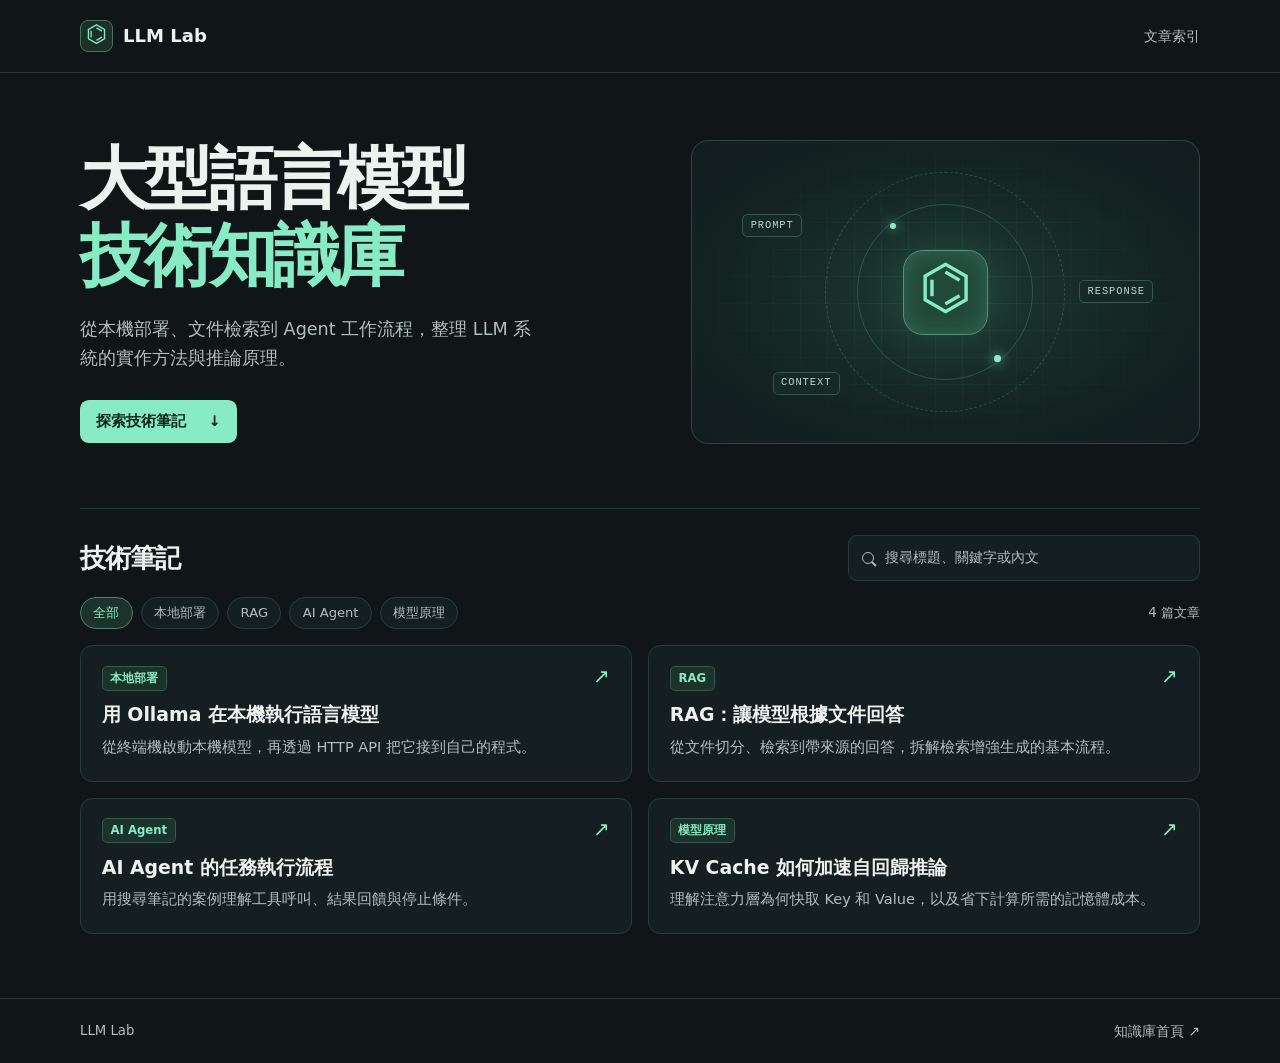
==== index.html @ 62f08d12 "Build LLM Lab knowledge base and article workflow" ====
<!doctype html>
<!-- Generated by scripts/build.py -->
<html lang="zh-Hant">
<head>
  <meta charset="utf-8">
  <meta name="viewport" content="width=device-width, initial-scale=1">
  <meta name="description" content="繁體中文 LLM 技術筆記，涵蓋 Ollama、RAG、AI Agent 與模型推論。">
  <meta name="theme-color" content="#101517">
  <title>LLM Lab｜大型語言模型技術知識庫</title>
  <link rel="stylesheet" href="assets/style.css">
  <script src="assets/site.js" defer></script>
</head>
<body>
  <a class="skip-link" href="#main">跳到主要內容</a>
  <header class="site-header">
    <div class="wrap topbar">
      <a class="brand" href="index.html"><span class="brand-mark" aria-hidden="true">⌬</span> LLM Lab</a>
      <nav aria-label="主選單"><a class="nav-link" href="index.html#library">文章索引</a></nav>
    </div>
  </header>
  <main id="main" class="wrap">
    <section class="hero" aria-labelledby="site-title">
      <div class="hero-copy">
        <h1 id="site-title">大型語言模型<br><span>技術知識庫</span></h1>
        <p>從本機部署、文件檢索到 Agent 工作流程，整理 LLM 系統的實作方法與推論原理。</p>
        <a class="primary-link" href="#library">探索技術筆記 <span aria-hidden="true">↓</span></a>
      </div>
      <div class="hero-visual" aria-hidden="true">
        <div class="grid-floor"></div>
        <div class="orbit orbit-outer"></div><div class="orbit orbit-inner"></div>
        <div class="core">⌬</div>
        <span class="diagram-label label-input">PROMPT</span>
        <span class="diagram-label label-context">CONTEXT</span>
        <span class="diagram-label label-output">RESPONSE</span>
      </div>
    </section>
    <section class="library" id="library" aria-labelledby="library-title">
      <div class="library-heading">
        <h2 id="library-title">技術筆記</h2>
        <div class="search" hidden>
          <label for="query"><span aria-hidden="true" class="search-icon"></span><span class="sr-only">搜尋文章</span></label>
          <input type="search" id="query" placeholder="搜尋標題、關鍵字或內文" autocomplete="off">
        </div>
      </div>
      <div class="filter-bar" hidden>
        <div class="filters" role="group" aria-label="文章分類"><button type="button" data-filter="" aria-pressed="true">全部</button><button type="button" data-filter="本地部署" aria-pressed="false">本地部署</button><button type="button" data-filter="RAG" aria-pressed="false">RAG</button><button type="button" data-filter="AI Agent" aria-pressed="false">AI Agent</button><button type="button" data-filter="模型原理" aria-pressed="false">模型原理</button></div>
        <p id="result-count" role="status">4 篇文章</p>
      </div>
      <ul class="article-grid"><li class="article-card" data-category="本地部署" data-search="ollama-local 用 Ollama 在本機執行語言模型 從終端機啟動本機模型，再透過 HTTP API 把它接到自己的程式。 本地部署 DEPLOYMENT Ollama 提供模型下載、管理與推論介面。以下以本機模型為例，推論由自己的電腦執行，應用程式可以透過本機 HTTP 服務送出請求。首次下載模型需要網路，也需要足夠的磁碟空間。 本機部署的工作範圍  安裝並啟動 Ollama 後，在終端機執行第一行。首次執行時，Ollama 會下載對應模型。之後另開一個終端機執行 Python 範例，向本機服務送出一輪對話。命令和程式碼分開執行。 請求中的 stream 設為 false，讓程式取得完整的 JSON 回應。這段程式只用到 Python 標準函式庫，適合先確認 API 通路。 啟動模型與呼叫 API ollama run llama3.2:1b

# Python 範例
import json
from urllib.request import Request, urlopen

payload = {
    &quot;model&quot;: &quot;llama3.2:1b&quot;,
    &quot;messages&quot;: [{&quot;role&quot;: &quot;user&quot;, &quot;content&quot;: &quot;請用一句話介紹 RAG。&quot;}],
    &quot;stream&quot;: False,
}
request = Request(
    &quot;http://localhost:11434/api/chat&quot;,
    data=json.dumps(payload).encode(&quot;utf-8&quot;),
    headers={&quot;Content-Type&quot;: &quot;application/json&quot;},
)
with urlopen(request, timeout=120) as response:
    print(json.load(response)[&quot;message&quot;][&quot;content&quot;]) 連線失敗時先確認 Ollama 正在執行，並用 ollama list 確認已下載的模型標籤與請求一致。生成速度與記憶體用量取決於硬體、模型大小、量化方式與上下文長度。本文的命令是操作範例，未實測推論效能。 排查連線與資源問題  先用終端機確認模型可載入，再測試應用程式的 API 呼叫。 保留本機預設的監聽範圍。需要對外提供服務時，應先規劃驗證和存取權限。">
          <a href="pages/ollama-local.html">
            <div class="card-meta"><span class="tag">本地部署</span><span class="arrow" aria-hidden="true">↗</span></div>
            <h3>用 Ollama 在本機執行語言模型</h3>
            <p>從終端機啟動本機模型，再透過 HTTP API 把它接到自己的程式。</p>
          </a>
        </li>
        <li class="article-card" data-category="RAG" data-search="rag-basics RAG：讓模型根據文件回答 從文件切分、檢索到帶來源的回答，拆解檢索增強生成的基本流程。 RAG RETRIEVAL 檢索增強生成（Retrieval-Augmented Generation, RAG）會在回答前找出相關資料，將內容交給語言模型作為作答時的上下文。以課程講義為例，使用者詢問某堂課的作業要求時，系統可以找出相關講義段落再生成回答。 檢索如何補充模型的知識  先依標題或段落切分文件，為每個片段保留文件名稱、章節與來源網址。查詢時可用關鍵字、向量相似度，或合併兩種結果，再將前幾個相關片段放入提示，要求模型引用用來作答的片段。 從文件建索引到回答 建立索引：文件 → 切分段落 → 保存內容與來源
處理查詢：問題 → 檢索 → 選取片段 → 生成回答與引用 挑幾個有已知答案的實際問題，先看支援答案的段落是否出現在前 k 個檢索結果裡，再檢查回答是否忠於段落、引用是否指向正確位置。當資料不足時，應明確提示找不到足夠依據。 常見失敗包括片段切得太短而失去上下文、索引版本過舊，以及模型加入來源沒有支持的細節。 分開評估檢索與生成  切分文件時保留章節和來源，方便回答時引用。 同時記錄檢索是否命中以及答案是否有依據，才能辨識故障在哪一段。">
          <a href="pages/rag-basics.html">
            <div class="card-meta"><span class="tag">RAG</span><span class="arrow" aria-hidden="true">↗</span></div>
            <h3>RAG：讓模型根據文件回答</h3>
            <p>從文件切分、檢索到帶來源的回答，拆解檢索增強生成的基本流程。</p>
          </a>
        </li>
        <li class="article-card" data-category="AI Agent" data-search="agent-basics AI Agent 的任務執行流程 用搜尋筆記的案例理解工具呼叫、結果回饋與停止條件。 AI Agent AGENTS AI Agent 可以根據任務和目前取得的資訊選擇工具，讀取執行結果，再決定繼續查詢或回覆。應用程式負責驗證參數及實際執行工具，並把成功或失敗結果傳回模型。 任務、工具與執行迴圈  假設使用者要找三份與模型部署有關的筆記，可提供搜尋索引和讀取文章兩個工具。Agent 先搜尋候選文章，再讀取必要段落，最後回傳每份筆記的摘要和可追溯連結。若只找到兩份，就說明搜尋結果。 範例：整理三份技術筆記 接收任務 → 選擇唯讀工具 → 檢查工具結果
資訊充足 → 摘要並附來源
資訊不足 → 調整查詢或回報缺漏 從完成任務所需的最小權限開始，限制工具呼叫次數與時間，並定義找不到資料、工具逾時或參數錯誤時的行為。來源文件與工具回傳值應當作查詢資料處理。 設定權限與停止條件  工具應有清楚的輸入、輸出及錯誤格式。 用找不到資料和工具逾時的案例檢查 Agent 是否能安全停止。">
          <a href="pages/agent-basics.html">
            <div class="card-meta"><span class="tag">AI Agent</span><span class="arrow" aria-hidden="true">↗</span></div>
            <h3>AI Agent 的任務執行流程</h3>
            <p>用搜尋筆記的案例理解工具呼叫、結果回饋與停止條件。</p>
          </a>
        </li>
        <li class="article-card" data-category="模型原理" data-search="kv-cache KV Cache 如何加速自回歸推論 理解注意力層為何快取 Key 和 Value，以及省下計算所需的記憶體成本。 模型原理 INFERENCE 在具因果遮罩的 Transformer 中，每個位置只能注意到當前及之前的位置。當序列尾端加入 token 時，已處理的 token 在各層產生的 Key（K）與 Value（V）仍可沿用。KV Cache 就是用來保存這些張量的空間。 為什麼舊 token 的 K 和 V 可以重用  預填（prefill）階段處理輸入提示，並填入各層的快取。解碼（decode）時，模型處理最新的 token，以其 Query 對快取和當前位置的 Key 計算注意力，再以 Value 組合結果。當前 token 的 K 和 V 隨後保留給下一步使用。 預填與逐步解碼 prefill：處理輸入 token，建立每層的 K / V 快取
decode：處理最新 token，參照並擴充 K / V 快取 在一般完整注意力與動態快取下，每個序列的快取用量會隨已保存的 token 數增加，也取決於層數、KV head 數、head 維度及張量資料型別。批次內有更多序列時，所需總空間通常也會增加。 比較快取策略時，可以分開記錄首 token 延遲、後續 token 生成速度與尖峰記憶體。本文說明推論機制，未測量特定模型的加速幅度。 記憶體與上下文長度的取捨  KV Cache 保存已處理位置的 Key 和 Value，減少解碼時的重複運算。 評估長上下文或多請求服務時，應把快取記憶體納入容量估算。">
          <a href="pages/kv-cache.html">
            <div class="card-meta"><span class="tag">模型原理</span><span class="arrow" aria-hidden="true">↗</span></div>
            <h3>KV Cache 如何加速自回歸推論</h3>
            <p>理解注意力層為何快取 Key 和 Value，以及省下計算所需的記憶體成本。</p>
          </a>
        </li></ul>
      <p id="no-results" class="no-results" hidden>找不到符合的文章。試試其他關鍵字或分類。</p>
    </section>
  </main>
  <footer class="site-footer">
    <div class="wrap footer-inner"><span>LLM Lab</span><a href="index.html#main">知識庫首頁 <span aria-hidden="true">↗</span></a></div>
  </footer>
</body>
</html>
---- assets/style.css ----
:root {
  color-scheme: dark;
  --background: #101517;
  --surface: #151e20;
  --surface-raised: #192527;
  --text: #edf2ef;
  --muted: #b1bfbc;
  --line: #2b3b3b;
  --accent: #87ecc5;
  --accent-ink: #0d261e;
  --font: "Noto Sans TC", "Microsoft JhengHei", "PingFang TC", system-ui, sans-serif;
  --mono: "Cascadia Code", "SFMono-Regular", Consolas, monospace;
}

* { box-sizing: border-box; }
body { margin: 0; background: var(--background); color: var(--text); font: 1rem/1.65 var(--font); }
h1, h2, h3, p { margin: 0; }
ul { padding-inline-start: 1.3rem; }
a { color: var(--accent); text-underline-offset: .25em; }
button, input { font: inherit; }
:focus-visible { outline: 2px solid var(--accent); outline-offset: 4px; }
[hidden] { display: none !important; }
::selection { background: var(--accent); color: var(--accent-ink); }
.wrap { width: min(100% - 3rem, 70rem); margin-inline: auto; }
.sr-only { position: absolute; width: 1px; height: 1px; overflow: hidden; clip-path: inset(50%); white-space: nowrap; }
.skip-link { position: fixed; top: .75rem; left: .75rem; z-index: 2; padding: .5rem 1rem; background: var(--background); transform: translateY(-200%); }
.skip-link:focus { transform: none; }
.site-header { border-bottom: 1px solid var(--line); }
.topbar, .footer-inner { display: flex; align-items: center; justify-content: space-between; min-height: 4.5rem; gap: 1rem; }
.brand { display: inline-flex; align-items: center; gap: .65rem; color: var(--text); font-size: 1.13rem; font-weight: 750; text-decoration: none; }
.brand-mark { display: grid; place-items: center; width: 2.04rem; aspect-ratio: 1; border: 1px solid #477360; border-radius: .5rem; background: #1a3028; color: var(--accent); font: 1.5rem/1 var(--mono); }
.nav-link, .footer-inner a, .back-link { color: var(--muted); font-size: .875rem; text-decoration: none; }
.nav-link:hover, .footer-inner a:hover, .back-link:hover { color: var(--accent); }
.hero { display: grid; grid-template-columns: 1.12fr 1fr; gap: 2.5rem; align-items: center; padding-block: 4.2rem 4rem; }
.hero h1 { font-size: clamp(2.45rem, 5.3vw, 4.4rem); line-height: 1.13; letter-spacing: -.055em; font-weight: 800; }
.hero h1 span { color: var(--accent); }
.hero-copy p { max-width: 29rem; margin-block: 1.3rem 1.65rem; color: var(--muted); font-size: clamp(1rem, 1.65vw, 1.1rem); }
.primary-link { display: inline-flex; align-items: center; gap: 1.4rem; padding: .62rem 1rem; border-radius: .55rem; background: var(--accent); color: var(--accent-ink); font-size: .91rem; font-weight: 750; text-decoration: none; }
.primary-link:hover { background: #b5f7df; }
.hero-visual { position: relative; display: grid; place-items: center; min-height: 19rem; isolation: isolate; overflow: hidden; border: 1px solid #2d4942; border-radius: 1.1rem; background: radial-gradient(ellipse at center, #1c3b32, #142322 62%, #121c1e); }
.grid-floor { position: absolute; inset: 0; z-index: -1; background-image: linear-gradient(#6cb19619 1px, transparent 1px), linear-gradient(90deg, #6cb19619 1px, transparent 1px); background-size: 27px 27px; mask-image: radial-gradient(ellipse at center, #000, transparent 78%); }
.orbit { position: absolute; aspect-ratio: 1; border: 1px solid #6cb19648; border-radius: 50%; }
.orbit-outer { width: 15rem; border-style: dashed; }
.orbit-inner { width: 11rem; }
.orbit-inner::before, .orbit-inner::after { content: ""; position: absolute; width: .42rem; aspect-ratio: 1; background: var(--accent); box-shadow: 0 0 12px var(--accent); border-radius: 50%; }
.orbit-inner::before { top: 10%; left: 18%; }
.orbit-inner::after { bottom: 10%; right: 18%; }
.core { display: grid; place-items: center; width: 5.3rem; aspect-ratio: 1; border-radius: 1.25rem; background: #21493b; color: var(--accent); border: 1px solid #57917b; box-shadow: 0 0 3rem #72ebba20, inset 0 0 1.3rem #92ffcb2b; font: 3.8rem/1 var(--mono); }
.diagram-label { position: absolute; padding: .18rem .46rem; border: 1px solid #36574c; border-radius: .32rem; background: #172927; color: #b7dbcd; font: .65rem/1.5 var(--mono); letter-spacing: .09em; }
.label-input { top: 24%; left: 10%; }
.label-context { bottom: 16%; left: 16%; }
.label-output { top: 46%; right: 9%; }
.library { padding-block: 1.6rem 4rem; border-top: 1px solid var(--line); scroll-margin-top: 1rem; }
.library-heading, .filter-bar { display: flex; justify-content: space-between; align-items: center; gap: 1rem; }
.library-heading h2 { font-size: 1.65rem; letter-spacing: -.035em; }
.search { position: relative; width: min(100%, 22rem); }
.search label { position: absolute; left: .85rem; top: 50%; transform: translateY(-50%); }
.search-icon { display: block; position: relative; width: .75rem; height: .75rem; border: 1.5px solid var(--muted); border-radius: 50%; }
.search-icon::after { content: ""; position: absolute; width: .37rem; height: 1.5px; background: var(--muted); transform: rotate(45deg); left: .51rem; top: .63rem; }
.search input { width: 100%; padding: .65rem .85rem .65rem 2.25rem; border: 1px solid var(--line); border-radius: .56rem; background: var(--surface); color: var(--text); font-size: .9rem; }
.search input::placeholder { color: var(--muted); }
.filter-bar { margin-block: 1rem; }
.filters { display: flex; flex-wrap: wrap; gap: .5rem; }
.filters button { border: 1px solid var(--line); border-radius: 99rem; padding: .26rem .77rem; background: var(--surface); color: var(--muted); cursor: pointer; font-size: .82rem; }
.filters button:hover, .filters button[aria-pressed="true"] { color: var(--accent); border-color: #4d806d; background: #1b332b; }
#result-count { color: var(--muted); font-size: .83rem; white-space: nowrap; }
.article-grid { display: grid; grid-template-columns: repeat(2, minmax(0, 1fr)); gap: 1rem; padding: 0; margin: 0; list-style: none; }
.article-card a { display: block; height: 100%; padding: 1.23rem 1.3rem 1.35rem; border: 1px solid var(--line); border-radius: .78rem; background: var(--surface); color: var(--text); text-decoration: none; }
.article-card a:hover, .article-card a:focus-visible { background: var(--surface-raised); border-color: #4d806d; }
.card-meta { display: flex; align-items: center; justify-content: space-between; gap: 1rem; margin-bottom: .65rem; }
.tag { display: inline-block; padding: .12rem .48rem; border: 1px solid #35594e; border-radius: .3rem; background: #1b332b; color: var(--accent); font-size: .73rem; font-weight: 650; }
.arrow { color: var(--accent); font: 1.25rem/1 var(--mono); }
.article-card h3 { font-size: 1.18rem; line-height: 1.46; }
.article-card p { margin-top: .38rem; color: var(--muted); font-size: .91rem; }
.no-results { padding: 2rem 1rem; border: 1px dashed var(--line); border-radius: .78rem; color: var(--muted); text-align: center; }
.site-footer { border-top: 1px solid var(--line); color: var(--muted); }
.footer-inner { min-height: 4rem; font-size: .83rem; }
.reader { padding-block: 2rem 4rem; }
.article-heading { padding-block: 1.9rem 2rem; border-bottom: 1px solid var(--line); }
.article-heading h1 { max-width: 24ch; margin-block: .75rem .6rem; font-size: clamp(2rem, 5vw, 3.55rem); line-height: 1.2; letter-spacing: -.045em; }
.article-heading p { color: var(--muted); font-size: 1.09rem; }
.reader-grid { display: grid; grid-template-columns: minmax(10rem, 15rem) minmax(0, 46rem); gap: clamp(2rem, 6vw, 5rem); align-items: start; margin-top: 2rem; }
.toc { position: sticky; top: 1rem; padding: 1rem; border: 1px solid var(--line); border-radius: .65rem; background: var(--surface); }
.toc p { font-size: .85rem; font-weight: 700; }
.toc ul { margin-block: .45rem 0; padding: 0; list-style: none; }
.toc li + li { margin-top: .3rem; }
.toc a { color: var(--muted); font-size: .83rem; text-decoration: none; }
.toc a:hover { color: var(--accent); text-decoration: underline; }
.article-body section { scroll-margin-top: 1.3rem; margin-bottom: 2.15rem; }
.article-body section:last-child { margin-bottom: 0; }
.article-body h2 { margin-bottom: .64rem; font-size: clamp(1.25rem, 3vw, 1.6rem); }
.article-body p, .article-body li { color: var(--muted); overflow-wrap: anywhere; line-height: 1.85; }
.article-body p + p { margin-top: .75rem; }
.article-body pre { overflow: auto; margin: 1rem 0 0; padding: 1rem; border: 1px solid var(--line); border-radius: .56rem; background: #0c1314; color: #c7ecdf; font: .84rem/1.65 var(--mono); }
.article-body code { font: inherit; }
.takeaways { padding: 1rem 1.2rem; border-inline-start: 3px solid var(--accent); border-radius: .4rem; background: var(--surface); }
.takeaways ul, #references ul { margin-block: .2rem 0; }

@media (max-width: 48rem) {
  .hero { gap: 1.25rem; padding-block: 3rem 2.5rem; }
  .hero-visual { min-height: 15rem; }
  .orbit-outer { width: 12rem; }
  .orbit-inner { width: 8.5rem; }
  .core { width: 4.2rem; font-size: 3rem; }
}

@media (max-width: 37rem) {
  .wrap { width: calc(100% - 2rem); }
  .topbar { min-height: 3.75rem; }
  .hero, .reader-grid, .article-grid { grid-template-columns: 1fr; }
  .hero { padding-block: 2.5rem 1.5rem; }
  .hero-visual { min-height: 12rem; }
  .orbit-outer { width: 10.5rem; }
  .library { padding-block: 1.1rem 2.5rem; }
  .library-heading { align-items: stretch; flex-direction: column; gap: .6rem; }
  .search { width: 100%; }
  .filter-bar { flex-wrap: wrap; gap: .5rem; }
  .toc { position: static; }
  .reader-grid { gap: 1.4rem; }
  .article-heading { padding-block: 1.35rem; }
}
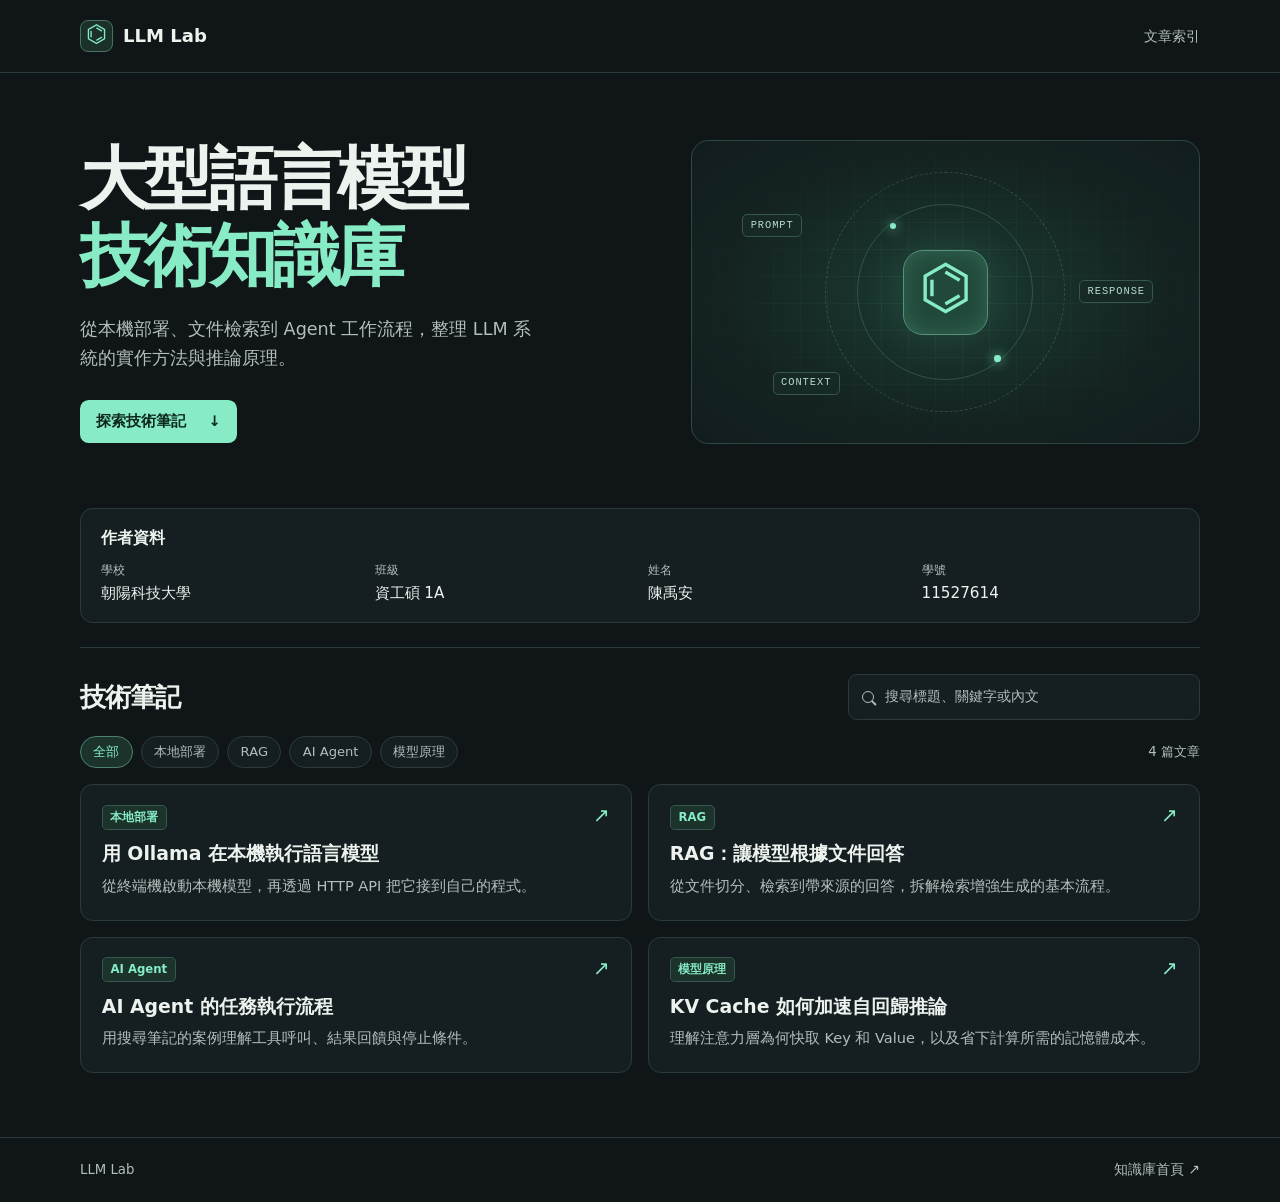
==== commit d99bb72b: "Show author information on the homepage" ====
--- a/index.html
+++ b/index.html
@@ -33,6 +33,15 @@
         <span class="diagram-label label-context">CONTEXT</span>
         <span class="diagram-label label-output">RESPONSE</span>
       </div>
+    </section>
+    <section class="author" aria-labelledby="author-title">
+      <h2 id="author-title">作者資料</h2>
+      <dl>
+        <div><dt>學校</dt><dd>朝陽科技大學</dd></div>
+        <div><dt>班級</dt><dd>資工碩 1A</dd></div>
+        <div><dt>姓名</dt><dd>陳禹安</dd></div>
+        <div><dt>學號</dt><dd>11527614</dd></div>
+      </dl>
     </section>
     <section class="library" id="library" aria-labelledby="library-title">
       <div class="library-heading">
--- a/assets/style.css
+++ b/assets/style.css
@@ -50,6 +50,11 @@
 .label-input { top: 24%; left: 10%; }
 .label-context { bottom: 16%; left: 16%; }
 .label-output { top: 46%; right: 9%; }
+.author { padding: 1rem 1.25rem; margin-bottom: 1.5rem; border: 1px solid var(--line); border-radius: .78rem; background: var(--surface); }
+.author h2 { font-size: 1rem; }
+.author dl { display: grid; grid-template-columns: repeat(4, minmax(0, 1fr)); gap: .75rem 1rem; margin: .55rem 0 0; }
+.author dt { color: var(--muted); font-size: .78rem; }
+.author dd { margin: 0; font-size: .95rem; overflow-wrap: anywhere; }
 .library { padding-block: 1.6rem 4rem; border-top: 1px solid var(--line); scroll-margin-top: 1rem; }
 .library-heading, .filter-bar { display: flex; justify-content: space-between; align-items: center; gap: 1rem; }
 .library-heading h2 { font-size: 1.65rem; letter-spacing: -.035em; }
@@ -111,6 +116,7 @@
   .hero { padding-block: 2.5rem 1.5rem; }
   .hero-visual { min-height: 12rem; }
   .orbit-outer { width: 10.5rem; }
+  .author dl { grid-template-columns: repeat(2, minmax(0, 1fr)); }
   .library { padding-block: 1.1rem 2.5rem; }
   .library-heading { align-items: stretch; flex-direction: column; gap: .6rem; }
   .search { width: 100%; }
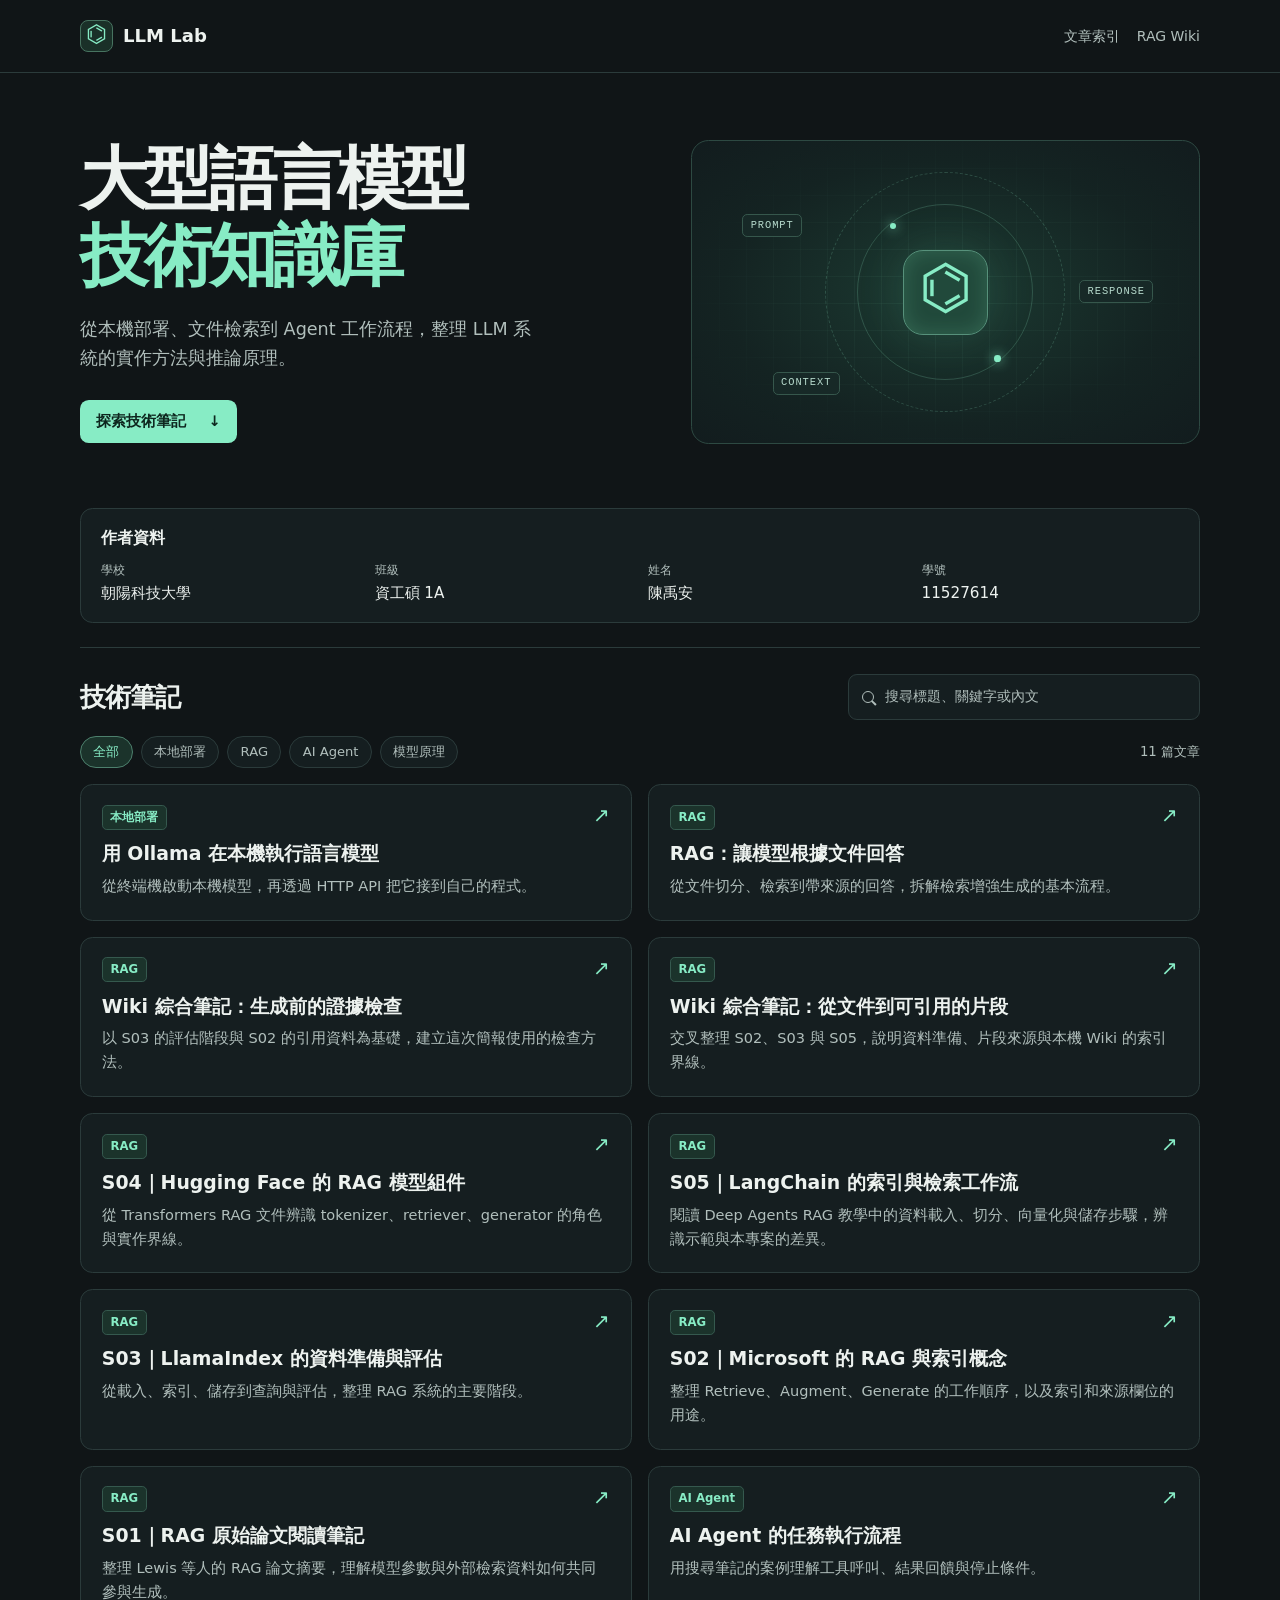
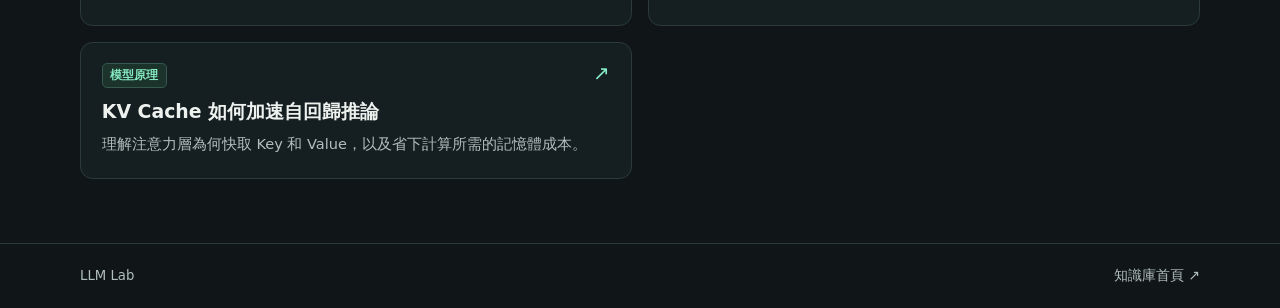
==== commit 87510c04: "第十週作業1110" ====
--- a/index.html
+++ b/index.html
@@ -15,7 +15,7 @@
   <header class="site-header">
     <div class="wrap topbar">
       <a class="brand" href="index.html"><span class="brand-mark" aria-hidden="true">⌬</span> LLM Lab</a>
-      <nav aria-label="主選單"><a class="nav-link" href="index.html#library">文章索引</a></nav>
+      <nav aria-label="主選單"><a class="nav-link" href="index.html#library">文章索引</a> <a class="nav-link" href="wiki/index.html">RAG Wiki</a></nav>
     </div>
   </header>
   <main id="main" class="wrap">
@@ -53,7 +53,7 @@
       </div>
       <div class="filter-bar" hidden>
         <div class="filters" role="group" aria-label="文章分類"><button type="button" data-filter="" aria-pressed="true">全部</button><button type="button" data-filter="本地部署" aria-pressed="false">本地部署</button><button type="button" data-filter="RAG" aria-pressed="false">RAG</button><button type="button" data-filter="AI Agent" aria-pressed="false">AI Agent</button><button type="button" data-filter="模型原理" aria-pressed="false">模型原理</button></div>
-        <p id="result-count" role="status">4 篇文章</p>
+        <p id="result-count" role="status">11 篇文章</p>
       </div>
       <ul class="article-grid"><li class="article-card" data-category="本地部署" data-search="ollama-local 用 Ollama 在本機執行語言模型 從終端機啟動本機模型，再透過 HTTP API 把它接到自己的程式。 本地部署 DEPLOYMENT Ollama 提供模型下載、管理與推論介面。以下以本機模型為例，推論由自己的電腦執行，應用程式可以透過本機 HTTP 服務送出請求。首次下載模型需要網路，也需要足夠的磁碟空間。 本機部署的工作範圍  安裝並啟動 Ollama 後，在終端機執行第一行。首次執行時，Ollama 會下載對應模型。之後另開一個終端機執行 Python 範例，向本機服務送出一輪對話。命令和程式碼分開執行。 請求中的 stream 設為 false，讓程式取得完整的 JSON 回應。這段程式只用到 Python 標準函式庫，適合先確認 API 通路。 啟動模型與呼叫 API ollama run llama3.2:1b
 
@@ -87,6 +87,59 @@
             <p>從文件切分、檢索到帶來源的回答，拆解檢索增強生成的基本流程。</p>
           </a>
         </li>
+        <li class="article-card" data-category="RAG" data-search="rag-evaluation-wiki Wiki 綜合筆記：生成前的證據檢查 以 S03 的評估階段與 S02 的引用資料為基礎，建立這次簡報使用的檢查方法。 RAG RETRIEVAL S03 把評估列為 RAG 的主要階段。為了檢查這份教學簡報，本專案將工作拆成三個檢查點：檢索是否找到支持段落、整理後的敘述是否符合段落、引用是否能回到來源。這是本次作業設計的檢查清單，並非官方文件規定的固定評分表。 概念：評估要能指出問題位置  Codex 先讀取本機查詢紀錄 01-concept.json、02-indexing.json、03-evaluation.json，整理概念、索引及評估的大綱。每頁簡報保存證據段落編號與 Wiki 頁面，生成器會檢查編號存在；語意是否受到支持，仍由閱讀原筆記與來源判斷。 本次也用「量子糾纏」查詢測試資料缺口，結果沒有命中，工具回傳補資料或改寫查詢的提示。這只證明該次查詢沒有命中，不能推論系統已能偵測所有沒有根據的回答。 方式：先查詢，再整理與逐頁對照  這次觀察到來源路徑轉址，以及命令列輸出編碼問題。前者促使來源網址與頁名核對提前到 ingest 前，後者則修正輸出編碼。單次執行不足以統計哪個節點最常出錯，因此反思記錄具體問題與修改，不宣稱長期錯誤率或模型正確率。 限制：沒有足夠樣本判定最常出錯的節點  編號存在檢查無法代替語意核對。 資料不足時回到查詢或來源整理，並保留實際紀錄。">
+          <a href="pages/rag-evaluation-wiki.html">
+            <div class="card-meta"><span class="tag">RAG</span><span class="arrow" aria-hidden="true">↗</span></div>
+            <h3>Wiki 綜合筆記：生成前的證據檢查</h3>
+            <p>以 S03 的評估階段與 S02 的引用資料為基礎，建立這次簡報使用的檢查方法。</p>
+          </a>
+        </li>
+        <li class="article-card" data-category="RAG" data-search="rag-indexing-wiki Wiki 綜合筆記：從文件到可引用的片段 交叉整理 S02、S03 與 S05，說明資料準備、片段來源與本機 Wiki 的索引界線。 RAG RETRIEVAL 依 S03 的五階段說明與 S05 的索引教學，資料載入與索引可以先完成，查詢時再取出相關片段。這能讓資料整理流程與回答流程各自檢查。這份 Wiki 綜合筆記由 Codex 讀取本機查詢紀錄 02-indexing.json 後整理。 概念：先整理資料，再處理問題  S03 說明 Document 與 Node 的關係，S02 提到索引可儲存標題、網址及檔名。本專案據此為每個段落保留來源編號、文章 slug 與章節錨點，讓讀者從搜尋結果回到文章，並由參考資料開啟原始文件。S05 的向量化步驟屬於官方教學，本機 Wiki 使用文字關鍵字比對。 方式：保留片段的文件與章節 來源筆記 S01–S05
+  → ingest：驗證 JSON、建立文章與段落索引
+  → query：依關鍵字取回段落編號
+  → Codex：閱讀段落並整理教學大綱
+  → 檢查：確認每頁的引用與 Wiki 內容對應 本機查詢只回傳文字片段，未呼叫 LLM 或建立 embeddings。結果可能因用詞不同而漏掉資料，也可能命中提到某技術卻未解釋該技術的段落。生成前仍須閱讀全文，確認片段確實支持要寫的句子。 限制：命中關鍵字不代表回答有依據  片段編號與章節連結讓來源可以追溯。 關鍵字查詢負責提供候選證據，AI 整理後仍需檢查。">
+          <a href="pages/rag-indexing-wiki.html">
+            <div class="card-meta"><span class="tag">RAG</span><span class="arrow" aria-hidden="true">↗</span></div>
+            <h3>Wiki 綜合筆記：從文件到可引用的片段</h3>
+            <p>交叉整理 S02、S03 與 S05，說明資料準備、片段來源與本機 Wiki 的索引界線。</p>
+          </a>
+        </li>
+        <li class="article-card" data-category="RAG" data-search="rag-source-huggingface S04｜Hugging Face 的 RAG 模型組件 從 Transformers RAG 文件辨識 tokenizer、retriever、generator 的角色與實作界線。 RAG RETRIEVAL Hugging Face 的 RAG 文件說明，預訓練語言模型透過神經檢索器存取外部資料，並在推論時根據相關段落生成文字。變更外部索引可更新可查詢的知識，不一定要重新訓練整個模型。 概念：推論時讀取外部段落  文件範例使用 RagTokenizer 處理文字、RagRetriever 取得段落，並以 RagSequenceForGeneration 生成輸出。範例指定模型與檢索索引，表示模型執行還需要相關權重與資料，不能只靠一份 HTML 完成。 方式：三種組件合作  本筆記於 2026-11-23 閱讀 Transformers 的 RAG 概述與範例，沒有下載模型、索引或執行範例。文件中的套件介面及硬體設定可能隨版本改變；此處只解釋角色，不宣稱任何版本或顯示卡相容性。 版本與實測限制  檢索與生成由不同組件合作。 更新索引與重新訓練模型是不同的操作。">
+          <a href="pages/rag-source-huggingface.html">
+            <div class="card-meta"><span class="tag">RAG</span><span class="arrow" aria-hidden="true">↗</span></div>
+            <h3>S04｜Hugging Face 的 RAG 模型組件</h3>
+            <p>從 Transformers RAG 文件辨識 tokenizer、retriever、generator 的角色與實作界線。</p>
+          </a>
+        </li>
+        <li class="article-card" data-category="RAG" data-search="rag-source-langchain S05｜LangChain 的索引與檢索工作流 閱讀 Deep Agents RAG 教學中的資料載入、切分、向量化與儲存步驟，辨識示範與本專案的差異。 RAG RETRIEVAL LangChain 的 Deep Agents RAG 教學先建立文件索引，再讓搜尋工具取得相關片段，最後組織附有引用的答案。教學將索引工作整理為載入文件、切分、產生 embeddings 與儲存向量。 概念：先建立可搜尋的文件集合  切分能減少搜尋與送入模型時處理的文字量。Embedding 將文字轉為向量，向量索引保存片段與向量的對應，查詢時用相似度找到相關內容。教學也展示將片段寫入檔案供 agent 分析的流程。 方式：切分後保留片段與索引  2026-11-23 查閱時，原先的 /oss/python/langchain/rag 路徑轉到 /oss/python/deepagents/rag，因此本筆記採用實際頁名與網址。本專案採用本機關鍵字索引，沒有安裝 Deep Agents、建立 embeddings 或執行文件中的多 agent 範例。 查閱時的路徑調整與限制  索引階段與回答階段可以分開執行。 來源網址可能轉址，匯入前應核對實際內容。">
+          <a href="pages/rag-source-langchain.html">
+            <div class="card-meta"><span class="tag">RAG</span><span class="arrow" aria-hidden="true">↗</span></div>
+            <h3>S05｜LangChain 的索引與檢索工作流</h3>
+            <p>閱讀 Deep Agents RAG 教學中的資料載入、切分、向量化與儲存步驟，辨識示範與本專案的差異。</p>
+          </a>
+        </li>
+        <li class="article-card" data-category="RAG" data-search="rag-source-llamaindex S03｜LlamaIndex 的資料準備與評估 從載入、索引、儲存到查詢與評估，整理 RAG 系統的主要階段。 RAG RETRIEVAL LlamaIndex 將 RAG 分為 Loading、Indexing、Storing、Querying、Evaluation 五個階段。資料先整理成可查詢的結構，再由問題選出相關上下文，將問題與上下文一起交給 LLM。 概念：資料準備與查詢分開  Document 代表一份來源資料，Node 代表其中的片段。Node 的 metadata 可關聯回原文件。Retriever 取出與問題相關的上下文，後處理可以過濾或重新排序，Response Synthesizer 依問題和片段組織回答。索引及 metadata 可以儲存，減少重建工作。 方式：Document、Node 與檢索器  官方文件把評估列為必要階段，用來比較策略或改動後的正確性、忠實度與速度。本筆記於 2026-11-23 查閱 Introduction to RAG；沒有安裝 LlamaIndex，也沒有測量回答速度或正確率。 限制：改動後需要評估  片段要保留回到文件的 metadata。 更換檢索策略後，應重新檢查效果。">
+          <a href="pages/rag-source-llamaindex.html">
+            <div class="card-meta"><span class="tag">RAG</span><span class="arrow" aria-hidden="true">↗</span></div>
+            <h3>S03｜LlamaIndex 的資料準備與評估</h3>
+            <p>從載入、索引、儲存到查詢與評估，整理 RAG 系統的主要階段。</p>
+          </a>
+        </li>
+        <li class="article-card" data-category="RAG" data-search="rag-source-microsoft S02｜Microsoft 的 RAG 與索引概念 整理 Retrieve、Augment、Generate 的工作順序，以及索引和來源欄位的用途。 RAG RETRIEVAL Microsoft 文件把 RAG 描述為將搜尋與 LLM 結合的模式。當問題涉及私人文件或經常變動的資訊時，應用可以先取得相關內容，再將內容放進模型輸入，讓回答依據這些資料。 概念：依據自己的資料回答  Retrieve 先查索引或資料儲存空間；Augment 將問題與取回的資料組成提示；Generate 由模型產生回答。索引可支援關鍵字、向量或混合搜尋，也能保留文件標題、網址與檔名，協助回答引用來源。 方式：檢索、增強、生成  本筆記依官方概念頁的 RAG 流程與索引章節整理，查閱日期為 2026-11-23。頁面也介紹 Foundry 服務與 agentic retrieval；本專案只引用通用概念，沒有建立 Azure 服務，亦未驗證任何雲端功能。 應用界線與查閱紀錄  先取得相關資料，再交給模型生成回答。 來源標題和網址應與檢索內容一起保存。">
+          <a href="pages/rag-source-microsoft.html">
+            <div class="card-meta"><span class="tag">RAG</span><span class="arrow" aria-hidden="true">↗</span></div>
+            <h3>S02｜Microsoft 的 RAG 與索引概念</h3>
+            <p>整理 Retrieve、Augment、Generate 的工作順序，以及索引和來源欄位的用途。</p>
+          </a>
+        </li>
+        <li class="article-card" data-category="RAG" data-search="rag-source-paper S01｜RAG 原始論文閱讀筆記 整理 Lewis 等人的 RAG 論文摘要，理解模型參數與外部檢索資料如何共同參與生成。 RAG RETRIEVAL Lewis 等人在 Retrieval-Augmented Generation for Knowledge-Intensive NLP Tasks 中，結合模型內的參數式記憶與外部的非參數式記憶。論文使用預訓練 seq2seq 模型生成文字，透過神經檢索器從 Wikipedia 的稠密向量索引取得段落。 概念：兩種知識記憶  論文比較兩種形式：RAG-Sequence 在整段生成序列中使用相同的檢索段落，RAG-Token 允許不同 token 使用不同段落。這裡的 RAG 是具體模型設計，不能將它的所有訓練細節直接套到每個現代 RAG 應用。 方式：讓生成以檢索段落為條件  本筆記依 arXiv v4 摘要整理，查閱日期為 2026-11-23。論文報告的實驗結果屬於作者的資料集與設定，本專案未重現模型訓練或效能測試，也不把論文結果當成本網站的實測成果。 閱讀範圍與限制  外部檢索內容能成為文字生成的依據。 區分原始 RAG 模型與後來泛稱的檢索增強應用模式。">
+          <a href="pages/rag-source-paper.html">
+            <div class="card-meta"><span class="tag">RAG</span><span class="arrow" aria-hidden="true">↗</span></div>
+            <h3>S01｜RAG 原始論文閱讀筆記</h3>
+            <p>整理 Lewis 等人的 RAG 論文摘要，理解模型參數與外部檢索資料如何共同參與生成。</p>
+          </a>
+        </li>
         <li class="article-card" data-category="AI Agent" data-search="agent-basics AI Agent 的任務執行流程 用搜尋筆記的案例理解工具呼叫、結果回饋與停止條件。 AI Agent AGENTS AI Agent 可以根據任務和目前取得的資訊選擇工具，讀取執行結果，再決定繼續查詢或回覆。應用程式負責驗證參數及實際執行工具，並把成功或失敗結果傳回模型。 任務、工具與執行迴圈  假設使用者要找三份與模型部署有關的筆記，可提供搜尋索引和讀取文章兩個工具。Agent 先搜尋候選文章，再讀取必要段落，最後回傳每份筆記的摘要和可追溯連結。若只找到兩份，就說明搜尋結果。 範例：整理三份技術筆記 接收任務 → 選擇唯讀工具 → 檢查工具結果
 資訊充足 → 摘要並附來源
 資訊不足 → 調整查詢或回報缺漏 從完成任務所需的最小權限開始，限制工具呼叫次數與時間，並定義找不到資料、工具逾時或參數錯誤時的行為。來源文件與工具回傳值應當作查詢資料處理。 設定權限與停止條件  工具應有清楚的輸入、輸出及錯誤格式。 用找不到資料和工具逾時的案例檢查 Agent 是否能安全停止。">
--- a/assets/style.css
+++ b/assets/style.css
@@ -31,6 +31,7 @@
 .brand-mark { display: grid; place-items: center; width: 2.04rem; aspect-ratio: 1; border: 1px solid #477360; border-radius: .5rem; background: #1a3028; color: var(--accent); font: 1.5rem/1 var(--mono); }
 .nav-link, .footer-inner a, .back-link { color: var(--muted); font-size: .875rem; text-decoration: none; }
 .nav-link:hover, .footer-inner a:hover, .back-link:hover { color: var(--accent); }
+.nav-link + .nav-link { margin-inline-start: .75rem; }
 .hero { display: grid; grid-template-columns: 1.12fr 1fr; gap: 2.5rem; align-items: center; padding-block: 4.2rem 4rem; }
 .hero h1 { font-size: clamp(2.45rem, 5.3vw, 4.4rem); line-height: 1.13; letter-spacing: -.055em; font-weight: 800; }
 .hero h1 span { color: var(--accent); }
